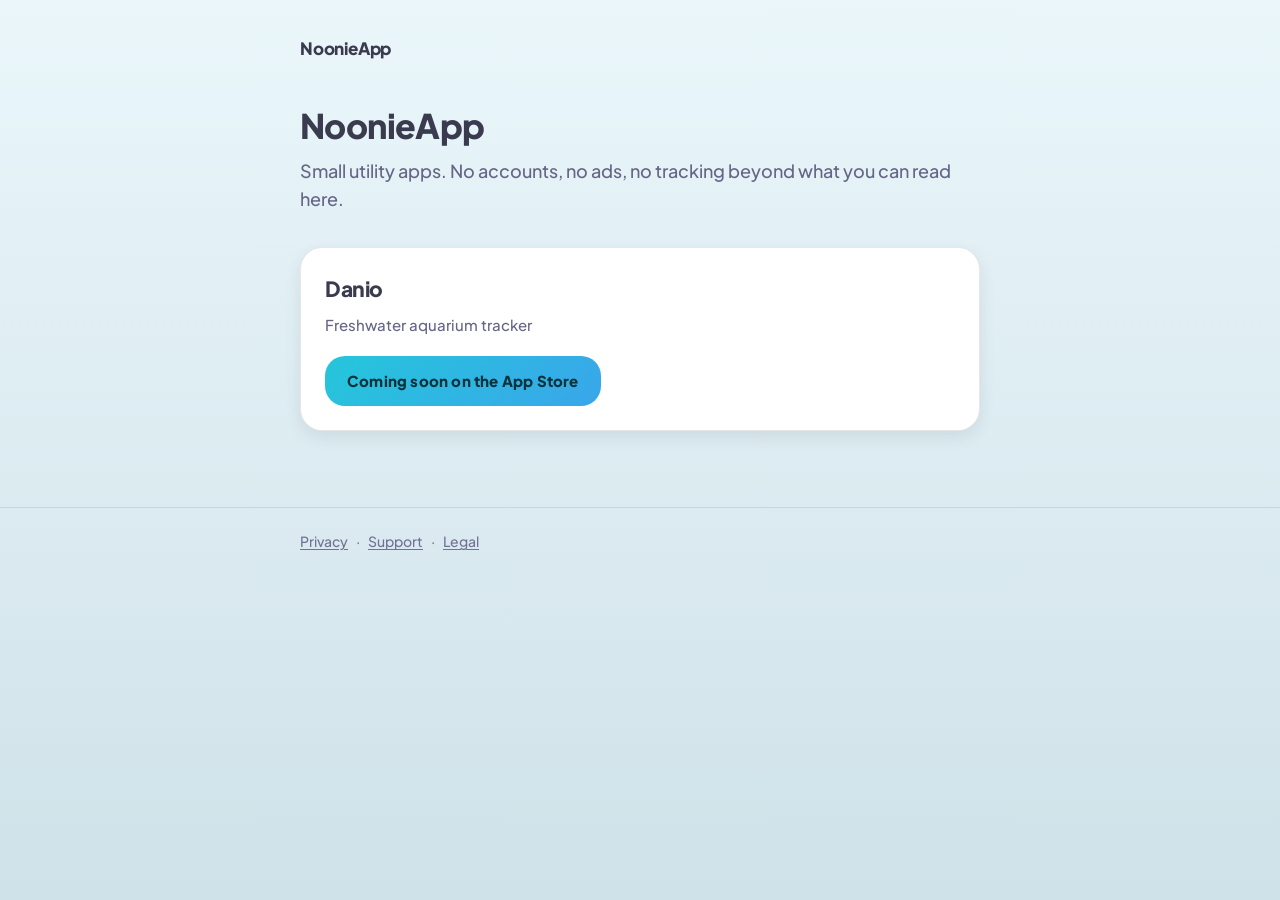
==== index.html @ 55153cc3 "site vitrine NoonieApp — 5 pages statiques Accueil portefeuille, page Danio, privacy, support, menti" ====
<!doctype html>
<html lang="en">
<head>
<meta charset="utf-8">
<meta name="viewport" content="width=device-width, initial-scale=1">
<title>NoonieApp</title>
<meta name="description" content="Small utility apps. No accounts, no ads, no tracking beyond what you can read here.">
<meta name="color-scheme" content="light dark">
<link rel="preconnect" href="https://fonts.googleapis.com">
<link rel="preconnect" href="https://fonts.gstatic.com" crossorigin>
<link rel="stylesheet" href="https://fonts.googleapis.com/css2?family=Plus+Jakarta+Sans:wght@500;600;700;800&display=swap">
<link rel="stylesheet" href="/assets/site.css">
</head>
<body>

<header class="site-header">
  <div class="wrap"><a class="wordmark" href="/">NoonieApp</a></div>
</header>

<main>
  <div class="wrap">
    <h1>NoonieApp</h1>
    <p class="lede">Small utility apps. No accounts, no ads, no tracking beyond what you can read here.</p>

    <a class="card" href="/danio">
      <p class="card-title">Danio</p>
      <p class="card-sub">Freshwater aquarium tracker</p>
      <!-- Placeholder : remplacer par le lien App Store réel à la publication. -->
      <span class="store-badge">Coming soon on the App Store</span>
    </a>
  </div>
</main>

<footer class="site-footer">
  <div class="wrap">
    <a href="/danio/privacy">Privacy</a><span class="sep">·</span><a href="/danio/support">Support</a><span class="sep">·</span><a href="/mentions-legales">Legal</a>
  </div>
</footer>

</body>
</html>
---- assets/site.css ----
/* NoonieApp — feuille de style unique.
   Tokens repris tels quels de Danio (apps/aquarium/ux.md §3, 14/08/2026).
   Les valeurs marquées « dérivé » n'existent pas dans §3 : ce sont les
   neutres nécessaires au rendu web (bordures, encre sur fond sombre),
   posés dans la famille de l'ancre #3B3B4F, jamais empruntés ailleurs. */

:root {
  --ink-primary:   #3B3B4F;
  --ink-secondary: #656587;
  --ink-tertiary:  #727296;
  --bg-page:       linear-gradient(180deg, #EAF6FA 0%, #CFE2E9 100%);
  --surface:       #FFFFFF;
  --border:        rgba(59, 59, 79, 0.12);   /* dérivé */
  --accent-link:   #62629F;
  --accent-action: linear-gradient(135deg, #25C6DB 0%, #39A6EA 100%);
  --accent-label:  #08333C;
  --shadow-card:   0 6px 16px rgba(59, 59, 79, 0.10);
  --warn-bg:       rgba(213, 94, 0, 0.10);
  --warn-border:   rgba(213, 94, 0, 0.22);
  --warn-ink:      #B44E00;
}

@media (prefers-color-scheme: dark) {
  :root {
    --ink-primary:   #EDEDF4;                /* dérivé */
    --ink-secondary: #B4B4CC;                /* dérivé */
    --ink-tertiary:  #9494B0;                /* dérivé */
    --bg-page:       linear-gradient(180deg, #29293A 0%, #0E0E15 100%);
    --surface:       #3E3E4E;
    --border:        rgba(255, 255, 255, 0.12);  /* dérivé */
    --accent-link:   #9E9ED4;
    --shadow-card:   0 6px 16px rgba(0, 0, 0, 0.28);
    --warn-bg:       rgba(224, 169, 60, 0.12);
    --warn-border:   rgba(224, 169, 60, 0.28);
    --warn-ink:      #E0A93C;
  }
}

* { box-sizing: border-box; }

html { -webkit-text-size-adjust: 100%; }

body {
  margin: 0;
  min-height: 100vh;
  background: var(--bg-page);
  background-attachment: fixed;
  color: var(--ink-primary);
  font-family: 'Plus Jakarta Sans', -apple-system, BlinkMacSystemFont, 'Segoe UI', system-ui, sans-serif;
  font-weight: 500;
  font-size: 16px;
  line-height: 1.65;
  -webkit-font-smoothing: antialiased;
}

.wrap {
  max-width: 720px;
  margin: 0 auto;
  padding: 0 20px;
}

/* ---- en-tête ---- */

.site-header {
  padding: 34px 0 0;
}

.wordmark {
  display: inline-block;
  font-size: 17px;
  font-weight: 800;
  letter-spacing: -0.2px;
  color: var(--ink-primary);
  text-decoration: none;
}

.wordmark:hover { color: var(--accent-link); }

/* ---- contenu ---- */

main { padding: 44px 0 20px; }

h1 {
  margin: 0 0 12px;
  font-size: 34px;
  font-weight: 800;
  letter-spacing: -0.6px;
  line-height: 1.15;
}

.lede {
  margin: 0 0 34px;
  font-size: 18px;
  font-weight: 500;
  color: var(--ink-secondary);
  line-height: 1.55;
}

h2 {
  margin: 38px 0 10px;
  font-size: 20px;
  font-weight: 800;
  letter-spacing: -0.3px;
}

h3 {
  margin: 30px 0 8px;
  font-size: 15px;
  font-weight: 700;
  letter-spacing: -0.2px;
}

p { margin: 0 0 16px; }

ul { margin: 0 0 16px; padding-left: 22px; }

li { margin-bottom: 6px; }

a { color: var(--accent-link); text-decoration: underline; text-underline-offset: 2px; }

a:hover { text-decoration: none; }

strong { font-weight: 700; }

.meta {
  margin: -6px 0 30px;
  font-size: 13px;
  color: var(--ink-tertiary);
}

/* ---- carte app ---- */

.card {
  display: block;
  background: var(--surface);
  border: 1px solid var(--border);
  border-radius: 22px;
  padding: 24px;
  box-shadow: var(--shadow-card);
  text-decoration: none;
  color: inherit;
}

a.card:hover { box-shadow: 0 10px 30px rgba(59, 59, 79, 0.14); }

.card-title {
  margin: 0 0 6px;
  font-size: 21px;
  font-weight: 800;
  letter-spacing: -0.4px;
}

.card-sub {
  margin: 0 0 18px;
  color: var(--ink-secondary);
  font-size: 15px;
}

/* ---- bouton store (placeholder tant que l'app n'est pas publiée) ---- */

.store-badge {
  display: inline-block;
  background: var(--accent-action);
  color: var(--accent-label);
  font-size: 15px;
  font-weight: 800;
  letter-spacing: 0.2px;
  padding: 13px 22px;
  border-radius: 20px;
}

/* ---- encadré d'avertissement ---- */

.notice {
  background: var(--warn-bg);
  border: 1px solid var(--warn-border);
  border-radius: 12px;
  padding: 14px 16px;
  margin: 0 0 28px;
  color: var(--warn-ink);
  font-size: 14px;
}

.notice p { margin: 0; }

/* ---- pied de page ---- */

.site-footer {
  margin-top: 56px;
  padding: 22px 0 40px;
  border-top: 1px solid var(--border);
  font-size: 14px;
  color: var(--ink-tertiary);
}

.site-footer a { color: var(--ink-tertiary); }

.site-footer a:hover { color: var(--accent-link); }

.sep { padding: 0 8px; }

@media (max-width: 520px) {
  h1 { font-size: 28px; }
  .lede { font-size: 17px; }
  main { padding: 32px 0 16px; }
}
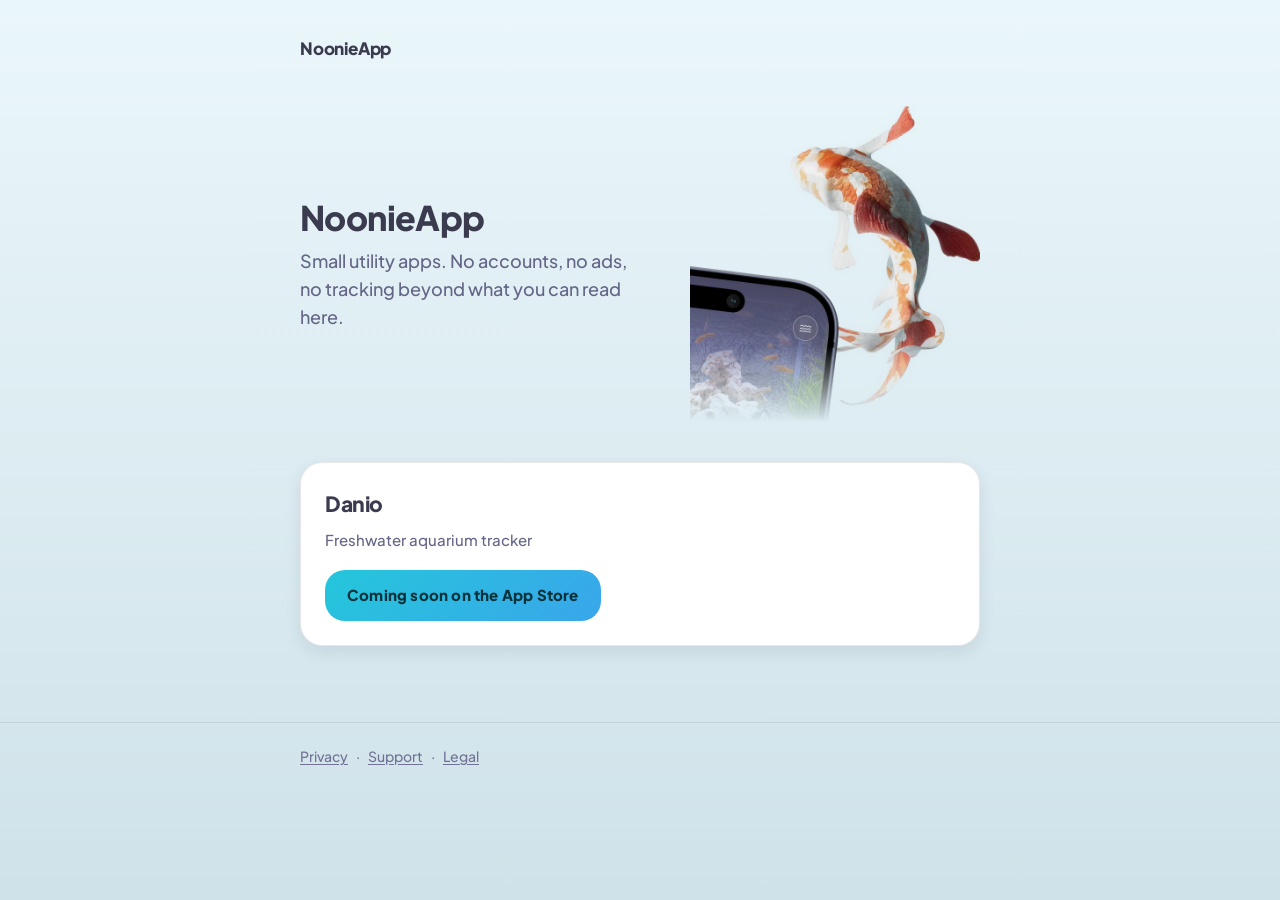
==== commit 18e7ea87: "visuels : image de la designer sur /danio et sur l'accueil /danio : le mockup géométrique est rempla" ====
--- a/index.html
+++ b/index.html
@@ -19,8 +19,18 @@
 
 <main>
   <div class="wrap">
-    <h1>NoonieApp</h1>
-    <p class="lede">Small utility apps. No accounts, no ads, no tracking beyond what you can read here.</p>
+    <div class="intro">
+      <div>
+        <h1>NoonieApp</h1>
+        <p class="lede">Small utility apps. No accounts, no ads, no tracking beyond what you can read here.</p>
+      </div>
+      <!-- Recadrage du visuel de Danio, à échelle modeste. Choisi parce qu'il
+           ne contient AUCUN texte : aucune copie marketing d'une app ne
+           déborde sur la page du portefeuille, qui en listera d'autres. -->
+      <img class="intro-art" src="/assets/danio-home-crop.webp"
+           width="660" height="718"
+           alt="A koi beside the top of Danio's home screen.">
+    </div>
 
     <a class="card" href="/danio">
       <p class="card-title">Danio</p>
--- a/assets/site.css
+++ b/assets/site.css
@@ -14,7 +14,14 @@
   --accent-link:   #62629F;
   --accent-action: linear-gradient(135deg, #25C6DB 0%, #39A6EA 100%);
   --accent-label:  #08333C;
+  --ink-muted:     #8282A1;
   --shadow-card:   0 6px 16px rgba(59, 59, 79, 0.10);
+  /* Plaque des visuels marketing. En thème CLAIR : rien — l'image se pose
+     directement sur la page, comme la designer l'a composée. */
+  --visual-plate:  transparent;
+  --shadow-card-raised: 0 10px 30px rgba(59, 59, 79, 0.12), inset 0 1px 1px rgba(255, 255, 255, 0.70);
+  /* §3.8, halo radial de matière — transcrit tel quel */
+  --halo-action:   radial-gradient(circle, rgba(37, 198, 219, 0.32), rgba(37, 198, 219, 0) 70%);
   --warn-bg:       rgba(213, 94, 0, 0.10);
   --warn-border:   rgba(213, 94, 0, 0.22);
   --warn-ink:      #B44E00;
@@ -29,7 +36,16 @@
     --surface:       #3E3E4E;
     --border:        rgba(255, 255, 255, 0.12);  /* dérivé */
     --accent-link:   #9E9ED4;
+    --ink-muted:     #7E7E9C;                /* dérivé */
     --shadow-card:   0 6px 16px rgba(0, 0, 0, 0.28);
+    /* En thème SOMBRE, l'image reçoit une plaque du dégradé CLAIR. Motif
+       mesuré : l'encre du titre cuit dans `danio-home.webp` vaut #212130 et
+       tombe à 1,11:1 sur #29293A — invisible. La plaque lui rend les 14,39:1
+       du thème clair, SANS retoucher l'image ni inventer une variante sombre
+       qu'aucun document ne fournit. */
+    --visual-plate:  linear-gradient(180deg, #EAF6FA 0%, #CFE2E9 100%);
+    --shadow-card-raised: 0 10px 30px rgba(0, 0, 0, 0.34), inset 0 1px 1px rgba(255, 255, 255, 0.06);
+    --halo-action:   radial-gradient(circle, rgba(37, 198, 219, 0.16), rgba(37, 198, 219, 0) 70%);
     --warn-bg:       rgba(224, 169, 60, 0.12);
     --warn-border:   rgba(224, 169, 60, 0.28);
     --warn-ink:      #E0A93C;
@@ -40,11 +56,15 @@
 
 html { -webkit-text-size-adjust: 100%; }
 
+/* Le dégradé n'est PAS `background-attachment: fixed` : il s'étire sur toute la
+   hauteur du document, donc descendre la page, c'est descendre dans l'eau — de la
+   surface claire au fond. C'est la matière du domaine portée par la mise en page,
+   pas par une icône. Sur une app 2 (terre, paille), le même dispositif rend la
+   même chose avec ses propres arrêts : seul --bg-page change. */
 body {
   margin: 0;
   min-height: 100vh;
   background: var(--bg-page);
-  background-attachment: fixed;
   color: var(--ink-primary);
   font-family: 'Plus Jakarta Sans', -apple-system, BlinkMacSystemFont, 'Segoe UI', system-ui, sans-serif;
   font-weight: 500;
@@ -204,3 +224,35 @@
   .lede { font-size: 17px; }
   main { padding: 32px 0 16px; }
 }
+
+
+/* ---- accueil du portefeuille : intro + accent visuel -------------------- */
+/* Volontairement plus modeste que le hero d'une page app : cette page listera
+   d'autres apps, elle ne doit pas devenir la vitrine de la première. */
+
+.intro {
+  display: grid;
+  grid-template-columns: 1fr;
+  gap: 26px;
+  align-items: center;
+  margin-bottom: 40px;
+}
+
+@media (min-width: 700px) {
+  .intro { grid-template-columns: 1fr minmax(200px, 290px); gap: 40px; }
+}
+
+.intro h1 { margin-bottom: 10px; }
+.intro .lede { margin-bottom: 0; }
+
+.intro-art {
+  width: 100%;
+  height: auto;
+  display: block;
+  justify-self: end;
+  /* Le recadrage coupe le téléphone net en bas. Le fondu rend la coupe
+     intentionnelle au lieu de la laisser franche — et il fonctionne dans les
+     deux thèmes, puisqu'il ne fait que révéler le fond de la page. */
+  -webkit-mask-image: linear-gradient(180deg, #000 76%, transparent 100%);
+          mask-image: linear-gradient(180deg, #000 76%, transparent 100%);
+}
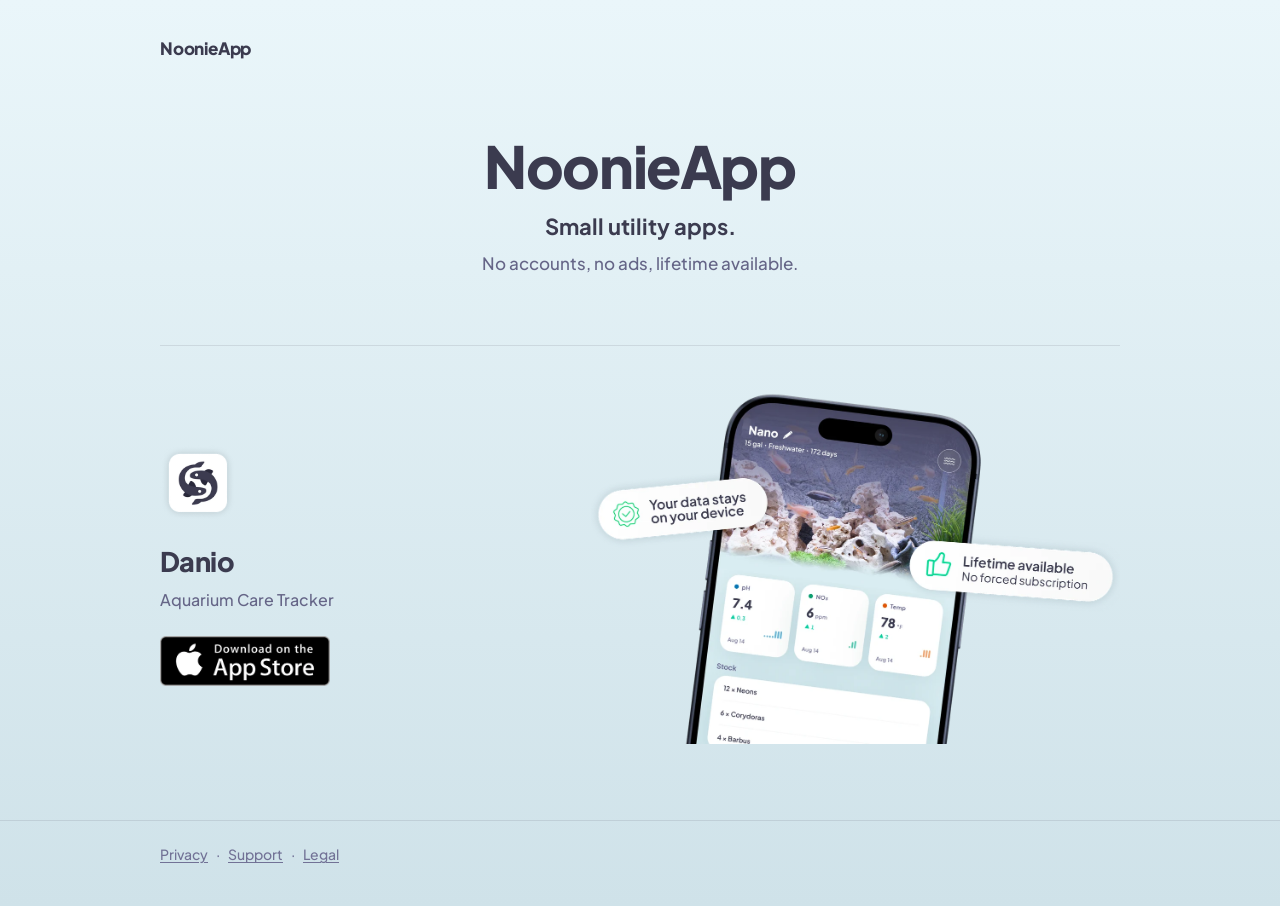
==== commit 8dc2338b: "accueil refondue, badge App Store, mentions légales, correctif de fond BUG DE FOND (tout le site). L" ====
--- a/index.html
+++ b/index.html
@@ -4,14 +4,14 @@
 <meta charset="utf-8">
 <meta name="viewport" content="width=device-width, initial-scale=1">
 <title>NoonieApp</title>
-<meta name="description" content="Small utility apps. No accounts, no ads, no tracking beyond what you can read here.">
+<meta name="description" content="Small utility apps. No accounts, no ads, lifetime available.">
 <meta name="color-scheme" content="light dark">
 <link rel="preconnect" href="https://fonts.googleapis.com">
 <link rel="preconnect" href="https://fonts.gstatic.com" crossorigin>
 <link rel="stylesheet" href="https://fonts.googleapis.com/css2?family=Plus+Jakarta+Sans:wght@500;600;700;800&display=swap">
 <link rel="stylesheet" href="/assets/site.css">
 </head>
-<body>
+<body class="home-page">
 
 <header class="site-header">
   <div class="wrap"><a class="wordmark" href="/">NoonieApp</a></div>
@@ -19,25 +19,43 @@
 
 <main>
   <div class="wrap">
-    <div class="intro">
+
+    <!-- Hero. Texte du mockup de la designer (08/09/2026), verbatim. Il
+         remplace le sous-titre de `noonieapp-site-content-v1.md` sur cette
+         page — décision de la designer, ne pas le remettre. -->
+    <section class="home-hero">
+      <h1>NoonieApp</h1>
+      <p class="lede">Small utility apps.</p>
+      <p>No accounts, no ads, lifetime available.</p>
+    </section>
+
+    <!-- ================= ENTRÉE D'APP — PATRON DU PORTEFEUILLE =================
+         Pour ajouter une app (terrarium, ruche) : dupliquer ce bloc, changer
+         l'icône, le nom, le sous-titre et le visuel. Rien d'autre.
+         L'entrée entière mène à la page de l'app. -->
+    <a class="app-entry" href="/danio">
       <div>
-        <h1>NoonieApp</h1>
-        <p class="lede">Small utility apps. No accounts, no ads, no tracking beyond what you can read here.</p>
+        <img class="app-entry-icon" src="/assets/danio-icon.webp"
+             width="220" height="220" alt="Danio app icon.">
+        <p class="app-entry-name">Danio</p>
+        <p class="app-entry-sub">Aquarium Care Tracker</p>
+
+        <!-- ⚠️ LIEN APP STORE À BRANCHER ICI À LA PUBLICATION.
+             Le badge n'a aujourd'hui AUCUN lien propre : l'app n'est pas
+             publiée, aucune fiche n'existe. Il hérite du lien de l'entrée,
+             qui mène à /danio. Le jour de la publication, l'envelopper dans
+             un <a href="https://apps.apple.com/app/id…"> — et, ce jour-là,
+             sortir cette image du <a class="app-entry"> pour qu'un tap sur
+             le badge n'aille plus vers /danio. -->
+        <img class="store-badge" src="/assets/app-store-badge.webp"
+             width="400" height="119" alt="Download on the App Store">
       </div>
-      <!-- Recadrage du visuel de Danio, à échelle modeste. Choisi parce qu'il
-           ne contient AUCUN texte : aucune copie marketing d'une app ne
-           déborde sur la page du portefeuille, qui en listera d'autres. -->
-      <img class="intro-art" src="/assets/danio-home-crop.webp"
-           width="660" height="718"
-           alt="A koi beside the top of Danio's home screen.">
-    </div>
 
-    <a class="card" href="/danio">
-      <p class="card-title">Danio</p>
-      <p class="card-sub">Freshwater aquarium tracker</p>
-      <!-- Placeholder : remplacer par le lien App Store réel à la publication. -->
-      <span class="store-badge">Coming soon on the App Store</span>
+      <img class="app-entry-art" src="/assets/danio-app.webp"
+           width="1240" height="839"
+           alt="Danio's home screen: water parameters and fish stock.">
     </a>
+
   </div>
 </main>
 
--- a/assets/site.css
+++ b/assets/site.css
@@ -9,6 +9,10 @@
   --ink-secondary: #656587;
   --ink-tertiary:  #727296;
   --bg-page:       linear-gradient(180deg, #EAF6FA 0%, #CFE2E9 100%);
+  /* Couleur du bas du dégradé, posée en `background-color` sous l'image :
+     toute surface que l'image ne couvrirait pas prend cette teinte, jamais
+     le gris par défaut du navigateur. */
+  --bg-page-end:   #CFE2E9;
   --surface:       #FFFFFF;
   --border:        rgba(59, 59, 79, 0.12);   /* dérivé */
   --accent-link:   #62629F;
@@ -16,15 +20,9 @@
   --accent-label:  #08333C;
   --ink-muted:     #8282A1;
   --shadow-card:   0 6px 16px rgba(59, 59, 79, 0.10);
-  /* Plaque des visuels marketing. En thème CLAIR : rien — l'image se pose
-     directement sur la page, comme la designer l'a composée. */
-  --visual-plate:  transparent;
   --shadow-card-raised: 0 10px 30px rgba(59, 59, 79, 0.12), inset 0 1px 1px rgba(255, 255, 255, 0.70);
   /* §3.8, halo radial de matière — transcrit tel quel */
   --halo-action:   radial-gradient(circle, rgba(37, 198, 219, 0.32), rgba(37, 198, 219, 0) 70%);
-  --warn-bg:       rgba(213, 94, 0, 0.10);
-  --warn-border:   rgba(213, 94, 0, 0.22);
-  --warn-ink:      #B44E00;
 }
 
 @media (prefers-color-scheme: dark) {
@@ -33,38 +31,52 @@
     --ink-secondary: #B4B4CC;                /* dérivé */
     --ink-tertiary:  #9494B0;                /* dérivé */
     --bg-page:       linear-gradient(180deg, #29293A 0%, #0E0E15 100%);
+    --bg-page-end:   #0E0E15;
     --surface:       #3E3E4E;
     --border:        rgba(255, 255, 255, 0.12);  /* dérivé */
     --accent-link:   #9E9ED4;
     --ink-muted:     #7E7E9C;                /* dérivé */
     --shadow-card:   0 6px 16px rgba(0, 0, 0, 0.28);
-    /* En thème SOMBRE, l'image reçoit une plaque du dégradé CLAIR. Motif
-       mesuré : l'encre du titre cuit dans `danio-home.webp` vaut #212130 et
-       tombe à 1,11:1 sur #29293A — invisible. La plaque lui rend les 14,39:1
-       du thème clair, SANS retoucher l'image ni inventer une variante sombre
-       qu'aucun document ne fournit. */
-    --visual-plate:  linear-gradient(180deg, #EAF6FA 0%, #CFE2E9 100%);
     --shadow-card-raised: 0 10px 30px rgba(0, 0, 0, 0.34), inset 0 1px 1px rgba(255, 255, 255, 0.06);
     --halo-action:   radial-gradient(circle, rgba(37, 198, 219, 0.16), rgba(37, 198, 219, 0) 70%);
-    --warn-bg:       rgba(224, 169, 60, 0.12);
-    --warn-border:   rgba(224, 169, 60, 0.28);
-    --warn-ink:      #E0A93C;
   }
 }
 
 * { box-sizing: border-box; }
 
-html { -webkit-text-size-adjust: 100%; }
-
-/* Le dégradé n'est PAS `background-attachment: fixed` : il s'étire sur toute la
-   hauteur du document, donc descendre la page, c'est descendre dans l'eau — de la
-   surface claire au fond. C'est la matière du domaine portée par la mise en page,
-   pas par une icône. Sur une app 2 (terre, paille), le même dispositif rend la
-   même chose avec ses propres arrêts : seul --bg-page change. */
+/* ---- LE FOND ------------------------------------------------------------
+   Le dégradé vit sur `html`, PAS sur `body`, et c'est la correction du
+   08/09/2026 : porté par `body`, il était borné à `min-height: 100vh`, donc
+   sur une page courte il se terminait au bas de la première fenêtre et
+   laissait, sous le filet du pied, un aplat sombre qui se lisait comme une
+   bande grise.
+
+   Porté par `html`, il s'étire sur toute la hauteur du DOCUMENT. Il n'est pas
+   `fixed` : descendre la page, c'est descendre dans l'eau, de la surface
+   claire au fond. C'est la matière du domaine portée par la mise en page.
+
+   Aucun bloc de fond n'est posé par section, nulle part : une seule source,
+   ici. Sur une app 2 (terre, paille), seul `--bg-page` change.
+
+   `no-repeat` + `background-color` sont la ceinture et les bretelles : sans
+   `no-repeat`, un dégradé plus court que le canevas se RÉPÈTE et produit une
+   couture ; la couleur de fond couvre ce que l'image ne couvre pas. */
+html {
+  -webkit-text-size-adjust: 100%;
+  min-height: 100%;
+  background-color: var(--bg-page-end);
+  background-image: var(--bg-page);
+  background-repeat: no-repeat;
+}
+
+/* `body` en colonne flex + `main` extensible : sur une page courte, le pied
+   descend au bas de la fenêtre au lieu de laisser un vide sous son filet —
+   c'est l'autre moitié de la bande grise. */
 body {
   margin: 0;
   min-height: 100vh;
-  background: var(--bg-page);
+  display: flex;
+  flex-direction: column;
   color: var(--ink-primary);
   font-family: 'Plus Jakarta Sans', -apple-system, BlinkMacSystemFont, 'Segoe UI', system-ui, sans-serif;
   font-weight: 500;
@@ -98,7 +110,7 @@
 
 /* ---- contenu ---- */
 
-main { padding: 44px 0 20px; }
+main { padding: 44px 0 20px; flex: 1 0 auto; }
 
 h1 {
   margin: 0 0 12px;
@@ -176,36 +188,27 @@
   font-size: 15px;
 }
 
-/* ---- bouton store (placeholder tant que l'app n'est pas publiée) ---- */
+/* ---- badge App Store ---------------------------------------------------
+   Image fournie par Apple (`design/landing/03.png`), reproduite telle quelle,
+   jamais redessinée. Elle porte sa bordure grise d'origine, ce qui la garde
+   visible sur le fond sombre.
+
+   ⚠️ ELLE NE MÈNE À AUCUNE FICHE : l'app n'est pas publiée. Le point exact où
+   brancher le vrai lien est marqué en commentaire dans CHAQUE page qui
+   l'affiche — chercher « LIEN APP STORE À BRANCHER ». */
 
 .store-badge {
-  display: inline-block;
-  background: var(--accent-action);
-  color: var(--accent-label);
-  font-size: 15px;
-  font-weight: 800;
-  letter-spacing: 0.2px;
-  padding: 13px 22px;
-  border-radius: 20px;
-}
-
-/* ---- encadré d'avertissement ---- */
-
-.notice {
-  background: var(--warn-bg);
-  border: 1px solid var(--warn-border);
-  border-radius: 12px;
-  padding: 14px 16px;
-  margin: 0 0 28px;
-  color: var(--warn-ink);
-  font-size: 14px;
-}
-
-.notice p { margin: 0; }
+  display: block;
+  width: 170px;
+  height: auto;
+}
+
+@media (max-width: 560px) { .store-badge { width: 150px; } }
 
 /* ---- pied de page ---- */
 
 .site-footer {
+  flex: none;
   margin-top: 56px;
   padding: 22px 0 40px;
   border-top: 1px solid var(--border);
@@ -226,33 +229,82 @@
 }
 
 
-/* ---- accueil du portefeuille : intro + accent visuel -------------------- */
-/* Volontairement plus modeste que le hero d'une page app : cette page listera
-   d'autres apps, elle ne doit pas devenir la vitrine de la première. */
-
-.intro {
+/* ---- accueil du portefeuille -------------------------------------------- */
+/* Comme une page app, l'accueil est plus large que les pages de texte : le
+   720 px de `.wrap` convient à de la prose, pas à un bloc app à deux colonnes. */
+.home-page .wrap { max-width: 1000px; }
+
+
+.home-hero {
+  text-align: center;
+  padding: 30px 0 20px;
+}
+
+.home-hero h1 {
+  margin: 0 0 12px;
+  font-size: clamp(40px, 7vw, 58px);
+  letter-spacing: -1.4px;
+  line-height: 1.05;
+}
+
+.home-hero .lede {
+  margin: 0 0 6px;
+  font-size: clamp(19px, 2.4vw, 22px);
+  font-weight: 700;
+  color: var(--ink-primary);
+}
+
+.home-hero p:last-child { margin: 0; color: var(--ink-secondary); font-size: 17px; }
+
+/* ---- ENTRÉE D'APP — le patron du portefeuille ---------------------------
+   Une entrée par app. Pour en ajouter une (terrarium, ruche), on duplique ce
+   bloc et on change l'icône, le nom, le sous-titre et le visuel : aucune
+   règle de mise en page ne bouge, et le filet du haut sépare les entrées
+   entre elles. Aucune carte à ombre : le visuel a des pastilles qui
+   débordent, et une carte à `overflow: hidden` les couperait. */
+
+.app-entry {
   display: grid;
   grid-template-columns: 1fr;
-  gap: 26px;
+  gap: 24px;
   align-items: center;
-  margin-bottom: 40px;
-}
-
-@media (min-width: 700px) {
-  .intro { grid-template-columns: 1fr minmax(200px, 290px); gap: 40px; }
-}
-
-.intro h1 { margin-bottom: 10px; }
-.intro .lede { margin-bottom: 0; }
-
-.intro-art {
-  width: 100%;
-  height: auto;
+  margin-top: 48px;
+  padding-top: 40px;
+  border-top: 1px solid var(--border);
+  text-decoration: none;
+  color: inherit;
+}
+
+@media (min-width: 760px) {
+  .app-entry { grid-template-columns: minmax(0, 0.85fr) minmax(0, 1.15fr); gap: 40px; }
+}
+
+.app-entry-icon {
+  width: 76px;
+  height: 76px;
   display: block;
-  justify-self: end;
-  /* Le recadrage coupe le téléphone net en bas. Le fondu rend la coupe
-     intentionnelle au lieu de la laisser franche — et il fonctionne dans les
-     deux thèmes, puisqu'il ne fait que révéler le fond de la page. */
-  -webkit-mask-image: linear-gradient(180deg, #000 76%, transparent 100%);
-          mask-image: linear-gradient(180deg, #000 76%, transparent 100%);
-}
+  margin-bottom: 18px;
+}
+
+.app-entry-name {
+  margin: 0 0 4px;
+  font-size: 27px;
+  font-weight: 800;
+  letter-spacing: -0.6px;
+}
+
+.app-entry-sub {
+  margin: 0 0 22px;
+  color: var(--ink-secondary);
+  font-size: 16px;
+}
+
+.app-entry-art { width: 100%; height: auto; display: block; }
+
+a.app-entry:hover .app-entry-name { color: var(--accent-link); }
+
+@media (max-width: 759px) {
+  .app-entry { text-align: center; justify-items: center; }
+  .app-entry-icon { margin-inline: auto; }
+  .app-entry .store-badge { margin-inline: auto; }
+}
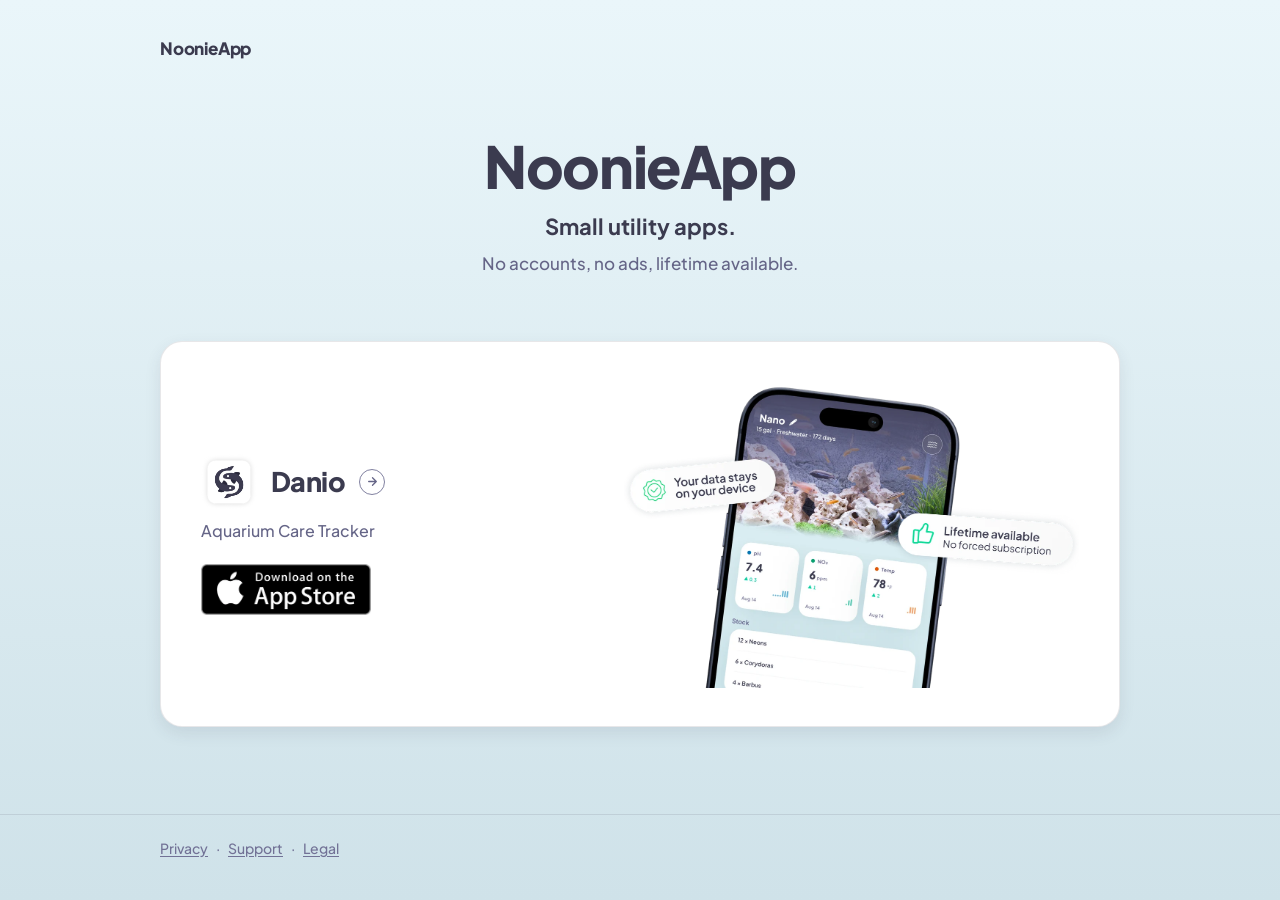
==== commit 184a370f: "accueil : le bloc Danio devient une carte unique, visuel encapsulé DESKTOP. Une seule carte blanche " ====
--- a/index.html
+++ b/index.html
@@ -30,31 +30,48 @@
     </section>
 
     <!-- ================= ENTRÉE D'APP — PATRON DU PORTEFEUILLE =================
-         Pour ajouter une app (terrarium, ruche) : dupliquer ce bloc, changer
-         l'icône, le nom, le sous-titre et le visuel. Rien d'autre.
-         L'entrée entière mène à la page de l'app. -->
-    <a class="app-entry" href="/danio">
+         UNE carte blanche contient tout : l'identité de l'app à gauche, son
+         visuel à droite. Pour ajouter une app, dupliquer ce bloc.
+
+         ⚠️ La carte n'est PAS un lien. Le seul lien vers la page de l'app est
+         le cercle-flèche, à côté du nom. -->
+    <div class="app-entry">
+
       <div>
-        <img class="app-entry-icon" src="/assets/danio-icon.webp"
-             width="220" height="220" alt="Danio app icon.">
-        <p class="app-entry-name">Danio</p>
+        <div class="app-entry-head">
+          <img class="app-entry-icon" src="/assets/danio-icon.webp"
+               width="220" height="220" alt="">
+          <p class="app-entry-name">Danio</p>
+          <!-- Le cercle-flèche est le SEUL lien de la carte. Sans texte
+               visible, il porte son nom accessible en `aria-label`. -->
+          <a class="app-entry-go" href="/danio/" aria-label="Open Danio">
+            <svg viewBox="0 0 24 24" fill="none" stroke="currentColor"
+                 stroke-width="2.4" stroke-linecap="round" stroke-linejoin="round"
+                 aria-hidden="true" focusable="false">
+              <path d="M5 12h13M12 5l7 7-7 7"/>
+            </svg>
+          </a>
+        </div>
+
         <p class="app-entry-sub">Aquarium Care Tracker</p>
 
         <!-- ⚠️ LIEN APP STORE À BRANCHER ICI À LA PUBLICATION.
-             Le badge n'a aujourd'hui AUCUN lien propre : l'app n'est pas
-             publiée, aucune fiche n'existe. Il hérite du lien de l'entrée,
-             qui mène à /danio. Le jour de la publication, l'envelopper dans
-             un <a href="https://apps.apple.com/app/id…"> — et, ce jour-là,
-             sortir cette image du <a class="app-entry"> pour qu'un tap sur
-             le badge n'aille plus vers /danio. -->
+             Le badge n'a AUCUN lien aujourd'hui, et il n'en hérite plus
+             d'aucun depuis que la carte a cessé d'être un lien : l'app n'est
+             pas publiée, aucune fiche n'existe. Le jour venu, l'envelopper
+             dans <a href="https://apps.apple.com/app/id…">. -->
         <img class="store-badge" src="/assets/app-store-badge.webp"
              width="400" height="119" alt="Download on the App Store">
       </div>
 
+      <!-- Visuel de l'app. Retiré entièrement sous 760 px (voir
+           `.app-entry-art` dans site.css) ; `loading="lazy"` évite de le
+           télécharger là où il ne s'affiche pas. -->
       <img class="app-entry-art" src="/assets/danio-app.webp"
-           width="1240" height="839"
+           width="1240" height="839" loading="lazy"
            alt="Danio's home screen: water parameters and fish stock.">
-    </a>
+
+    </div>
 
   </div>
 </main>
--- a/assets/site.css
+++ b/assets/site.css
@@ -160,34 +160,6 @@
   color: var(--ink-tertiary);
 }
 
-/* ---- carte app ---- */
-
-.card {
-  display: block;
-  background: var(--surface);
-  border: 1px solid var(--border);
-  border-radius: 22px;
-  padding: 24px;
-  box-shadow: var(--shadow-card);
-  text-decoration: none;
-  color: inherit;
-}
-
-a.card:hover { box-shadow: 0 10px 30px rgba(59, 59, 79, 0.14); }
-
-.card-title {
-  margin: 0 0 6px;
-  font-size: 21px;
-  font-weight: 800;
-  letter-spacing: -0.4px;
-}
-
-.card-sub {
-  margin: 0 0 18px;
-  color: var(--ink-secondary);
-  font-size: 15px;
-}
-
 /* ---- badge App Store ---------------------------------------------------
    Image fournie par Apple (`design/landing/03.png`), reproduite telle quelle,
    jamais redessinée. Elle porte sa bordure grise d'origine, ce qui la garde
@@ -257,54 +229,96 @@
 .home-hero p:last-child { margin: 0; color: var(--ink-secondary); font-size: 17px; }
 
 /* ---- ENTRÉE D'APP — le patron du portefeuille ---------------------------
-   Une entrée par app. Pour en ajouter une (terrarium, ruche), on duplique ce
-   bloc et on change l'icône, le nom, le sous-titre et le visuel : aucune
-   règle de mise en page ne bouge, et le filet du haut sépare les entrées
-   entre elles. Aucune carte à ombre : le visuel a des pastilles qui
-   débordent, et une carte à `overflow: hidden` les couperait. */
+   UNE seule carte blanche contient TOUT le contenu de l'app, visuel compris.
+   Traitement de carte du reste du site, repris tel quel : `--surface`, filet
+   `--border`, rayon 22 px (le rayon de référence d'`ux.md` §3.7) et
+   `--shadow-card`.
+
+   Pour ajouter une app (terrarium, ruche) : dupliquer ce bloc et changer
+   l'icône, le nom, le sous-titre et le visuel. Aucune règle ne bouge.
+
+   ⚠️ La carte n'est PAS un lien. Le seul lien vers la page de l'app est le
+   cercle-flèche posé à côté du nom : cliquer ailleurs dans la carte ne
+   déclenche rien. */
 
 .app-entry {
   display: grid;
   grid-template-columns: 1fr;
-  gap: 24px;
+  gap: 26px;
   align-items: center;
-  margin-top: 48px;
-  padding-top: 40px;
-  border-top: 1px solid var(--border);
-  text-decoration: none;
-  color: inherit;
+  margin-top: 44px;
+  padding: 28px;
+  background: var(--surface);
+  border: 1px solid var(--border);
+  border-radius: 22px;
+  box-shadow: var(--shadow-card);
+  text-align: left;
 }
 
 @media (min-width: 760px) {
-  .app-entry { grid-template-columns: minmax(0, 0.85fr) minmax(0, 1.15fr); gap: 40px; }
-}
-
-.app-entry-icon {
-  width: 76px;
-  height: 76px;
-  display: block;
-  margin-bottom: 18px;
-}
+  .app-entry {
+    grid-template-columns: minmax(0, 0.92fr) minmax(0, 1.08fr);
+    gap: 36px;
+    padding: 38px 40px;
+  }
+}
+
+/* icône, nom et cercle-flèche sur UNE ligne, centrés l'un sur l'autre */
+.app-entry-head {
+  display: flex;
+  align-items: center;
+  gap: 14px;
+  margin-bottom: 8px;
+}
+
+.app-entry-icon { width: 56px; height: 56px; display: block; flex: none; }
 
 .app-entry-name {
-  margin: 0 0 4px;
+  margin: 0;
   font-size: 27px;
   font-weight: 800;
   letter-spacing: -0.6px;
 }
 
+/* Cercle-flèche : contour gris NEUTRE, jamais une couleur d'accent — le
+   dégradé cyan porte l'action ailleurs, et cette pastille doit rester
+   discrète à côté du nom. */
+.app-entry-go {
+  flex: none;
+  width: 26px;
+  height: 26px;
+  border-radius: 50%;
+  border: 1px solid var(--ink-muted);
+  display: inline-flex;
+  align-items: center;
+  justify-content: center;
+  color: var(--ink-secondary);
+  text-decoration: none;
+}
+
+.app-entry-go:hover { border-color: var(--ink-secondary); color: var(--ink-primary); }
+
+.app-entry-go:focus-visible {
+  outline: 2px solid var(--accent-link);
+  outline-offset: 3px;
+}
+
+.app-entry-go svg { width: 13px; height: 13px; display: block; }
+
+/* Même teinte que la dernière ligne du header (`--ink-secondary`), comme
+   demandé — jamais une couleur d'accent. */
 .app-entry-sub {
-  margin: 0 0 22px;
+  margin: 0 0 20px;
   color: var(--ink-secondary);
   font-size: 16px;
 }
 
 .app-entry-art { width: 100%; height: auto; display: block; }
 
-a.app-entry:hover .app-entry-name { color: var(--accent-link); }
-
+/* ⚠️ En dessous de 760 px, le visuel du téléphone DISPARAÎT entièrement :
+   la carte n'a plus qu'une colonne. `loading="lazy"` sur l'image fait que
+   les navigateurs ne la téléchargent pas quand elle n'a pas de rendu. */
 @media (max-width: 759px) {
-  .app-entry { text-align: center; justify-items: center; }
-  .app-entry-icon { margin-inline: auto; }
-  .app-entry .store-badge { margin-inline: auto; }
-}
+  .app-entry-art { display: none; }
+}
+}
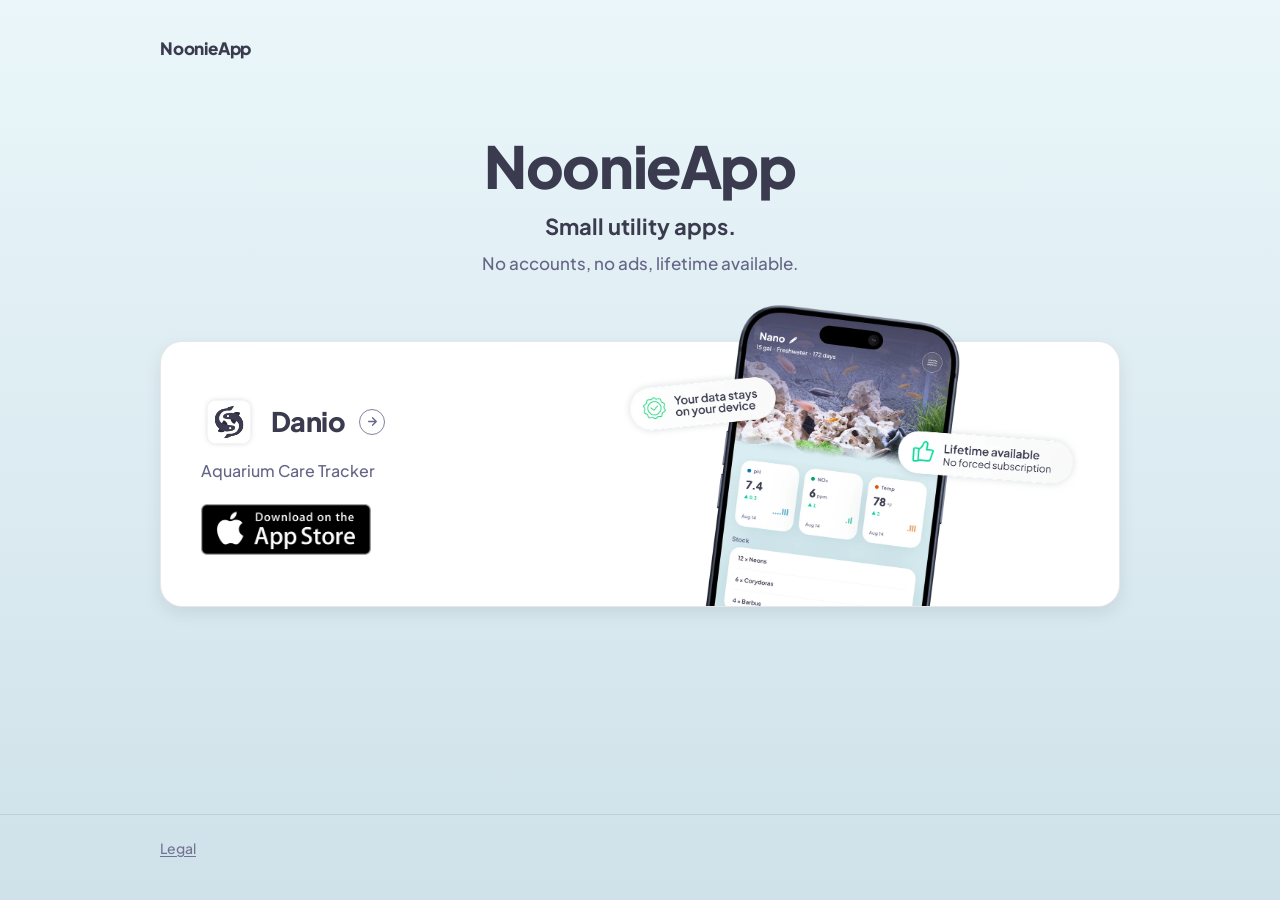
==== commit 829d31f3: "feat(site): add favicon, trim portfolio home footer to Legal - favicon: assets/favicon.png (from des" ====
--- a/index.html
+++ b/index.html
@@ -6,6 +6,8 @@
 <title>NoonieApp</title>
 <meta name="description" content="Small utility apps. No accounts, no ads, lifetime available.">
 <meta name="color-scheme" content="light dark">
+<link rel="icon" type="image/png" href="/assets/favicon.png">
+<link rel="apple-touch-icon" href="/assets/favicon.png">
 <link rel="preconnect" href="https://fonts.googleapis.com">
 <link rel="preconnect" href="https://fonts.gstatic.com" crossorigin>
 <link rel="stylesheet" href="https://fonts.googleapis.com/css2?family=Plus+Jakarta+Sans:wght@500;600;700;800&display=swap">
@@ -78,7 +80,7 @@
 
 <footer class="site-footer">
   <div class="wrap">
-    <a href="/danio/privacy">Privacy</a><span class="sep">·</span><a href="/danio/support">Support</a><span class="sep">·</span><a href="/mentions-legales">Legal</a>
+    <a href="/mentions-legales">Legal</a>
   </div>
 </footer>
 
--- a/assets/site.css
+++ b/assets/site.css
@@ -255,11 +255,75 @@
   text-align: left;
 }
 
-@media (min-width: 760px) {
+@media (min-width: 800px) {
   .app-entry {
     grid-template-columns: minmax(0, 0.92fr) minmax(0, 1.08fr);
     gap: 36px;
     padding: 38px 40px;
+  }
+
+  /* ---- le visuel déborde par le HAUT, desktop uniquement --------------
+     Le visuel n'est pas centré dans la carte : son haut — l'encoche caméra
+     et le nom du bac — passe AU-DESSUS de la bordure supérieure, et son bas
+     reste au ras du rembourrage inférieur. Asymétrique, voulu.
+
+     Pourquoi `margin-top` négatif et pas `translateY` : la marge agit sur la
+     mise en page, donc la carte se raccourcit d'autant et le bas du visuel
+     reste collé au rembourrage bas. Un `translateY` ne déplacerait que le
+     rendu : le bas remonterait et rouvrirait un vide en bas de carte, ce que
+     la demande refuse.
+
+     Pourquoi un POURCENTAGE et pas des pixels : un `margin-top` en % se
+     résout sur la LARGEUR du bloc conteneur — ici la colonne de grille, qui
+     est aussi ce qui dimensionne l'image. L'écart reste donc proportionnel à
+     l'image à toutes les largeurs d'écran, ce qu'une valeur en px ne ferait
+     pas (trop de débordement sur un écran étroit).
+
+     Le chiffre, et pourquoi c'est un `calc` et pas un pourcentage seul :
+     le bas de « Nano » est à 240 px sur les 1840 de `01.png`, soit 13,04 %
+     de la hauteur de l'image, soit **8,82 % de la largeur** de colonne
+     (l'image a un rapport 1240 × 839). Il faut donc franchir ce 8,82 %
+     PLUS les 39 px de rembourrage et de filet, qui, eux, ne varient pas
+     avec la largeur.
+
+     Un pourcentage seul échouait en dessous de ~1000 px : mesuré, « Nano »
+     restait dans la carte à 900 px (débordement 33 px) et à 760 px (20 px),
+     parce que le 39 px fixe pèse de plus en plus lourd à mesure que l'image
+     rétrécit. Le `calc` le compense terme à terme, et la propriété tient à
+     toutes les largeurs où la carte est à deux colonnes. Les 3 px sont la marge qui dégage le nom du filet. */
+  /* `align-self: start` : sans lui, dès que la colonne de gauche devient
+     plus haute que le visuel, `align-items: center` le
+     recentre dans sa rangée et mange le débordement — 26 px au lieu de 35,
+     et « Nano » repassait dans la carte. Ancré en haut, le débordement vaut
+     toujours exactement la marge. */
+  /* ---- desktop ÉTROIT (800-999 px) -------------------------------------
+     En dessous de 1000 px, le gabarit n'est plus plafonné : les colonnes
+     rétrécissent, le visuel avec elles, et sa boîte de marge finit par
+     passer SOUS la hauteur de la colonne de texte. C'est alors le texte qui
+     dimensionne la carte, et le bas du visuel ne l'atteint plus — mesuré :
+     6 px d'écart à 900, 13 px à 880, 51 px à 760. Le seuil des deux
+     colonnes est d'ailleurs remonté de 760 à 800 px pour la même raison :
+     en dessous, la colonne de texte gouverne quoi qu'on fasse, et le bas ne
+     colle plus. L'iPad en portrait (768 px) prend donc la carte compacte,
+     sans visuel — ce qui vaut mieux qu'une carte à deux colonnes à l'écart
+     bas de 15 px.
+
+     On rend un peu de largeur au visuel sur cette plage seule, ce qui le
+     rend assez haut pour redevenir le dimensionnant. La composition large,
+     elle, ne bouge pas. */
+  @media (max-width: 999px) {
+    .app-entry { grid-template-columns: minmax(0, 0.74fr) minmax(0, 1.26fr); }
+  }
+
+  .app-entry-art {
+    align-self: start;
+    margin-top: calc(-42px - 8.82%);
+    /* Le bas doit toucher le bord bas, comme le haut traverse le bord haut :
+       sans cette marge, l'image s'arrête à la boîte de contenu et laisse
+       flotter les 38 px de rembourrage bas. La marge négative la fait
+       traverser ce rembourrage jusqu'au filet. Elle raccourcit la carte
+       d'autant, ce qui est exactement « réduire la hauteur du conteneur ». */
+    margin-bottom: -38px;
   }
 }
 
@@ -315,10 +379,10 @@
 
 .app-entry-art { width: 100%; height: auto; display: block; }
 
-/* ⚠️ En dessous de 760 px, le visuel du téléphone DISPARAÎT entièrement :
+/* ⚠️ En dessous de 800 px, le visuel du téléphone DISPARAÎT entièrement :
    la carte n'a plus qu'une colonne. `loading="lazy"` sur l'image fait que
    les navigateurs ne la téléchargent pas quand elle n'a pas de rendu. */
-@media (max-width: 759px) {
+@media (max-width: 799px) {
   .app-entry-art { display: none; }
 }
 }
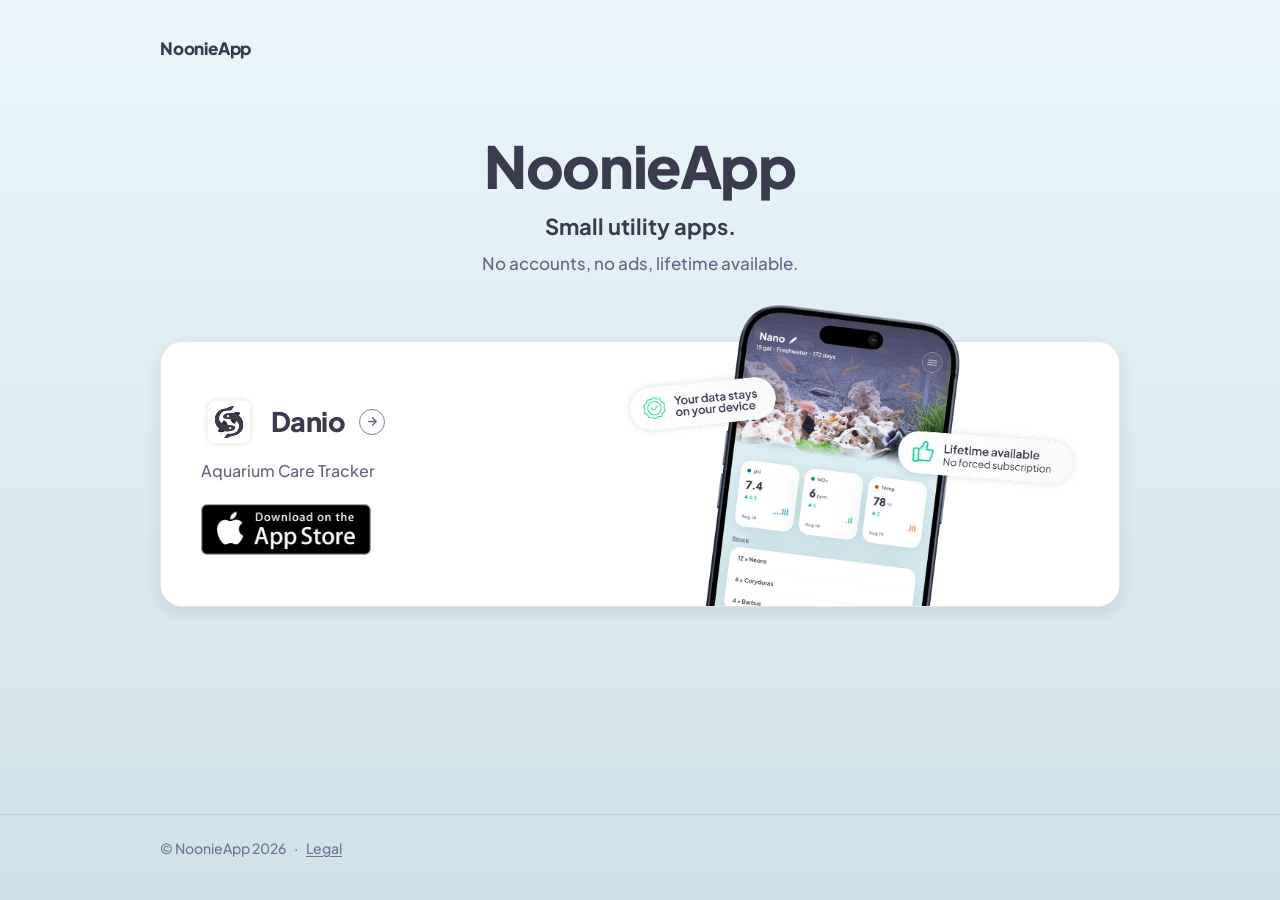
==== commit 562a691e: "feat(site): unify global footer, prefix app links with the app name - footer: identical on all five " ====
--- a/index.html
+++ b/index.html
@@ -80,7 +80,7 @@
 
 <footer class="site-footer">
   <div class="wrap">
-    <a href="/mentions-legales">Legal</a>
+    © NoonieApp 2026<span class="sep">·</span><a href="/mentions-legales">Legal</a>
   </div>
 </footer>
 
